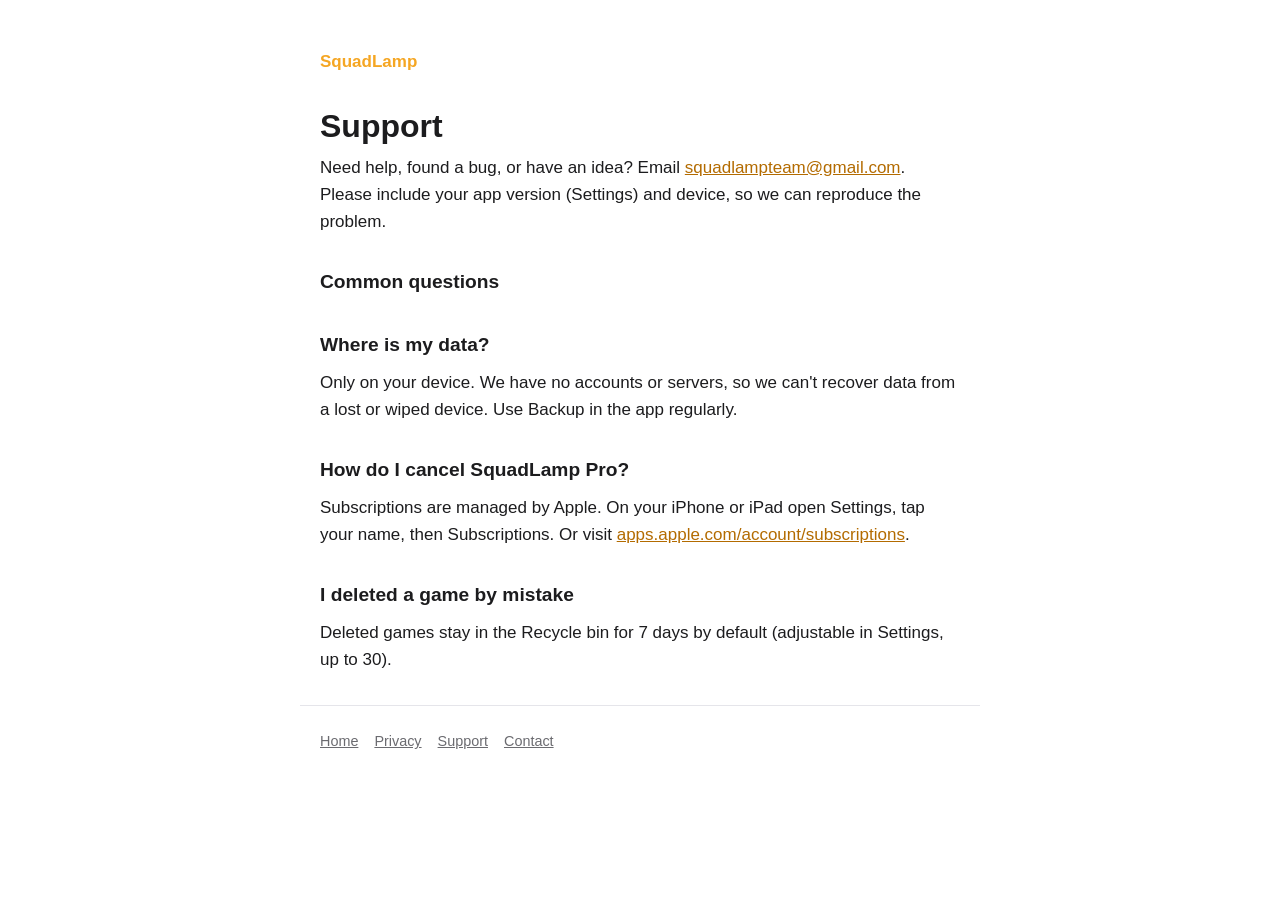
==== public/support/index.html @ 220e256c "Serve the site from public/ as Cloudflare Workers static assets" ====
<!doctype html>
<html lang="en"><head><meta charset="utf-8"><meta name="viewport" content="width=device-width,initial-scale=1">
<title>SquadLamp Support</title>
<link rel="stylesheet" href="/style.css"></head><body><main>
<a class="brand" href="/">SquadLamp</a>
<h1>Support</h1>
<p>Need help, found a bug, or have an idea? Email <a href="mailto:squadlampteam@gmail.com">squadlampteam@gmail.com</a>. Please include your app version (Settings) and device, so we can reproduce the problem.</p>
<h2>Common questions</h2>
<h2>Where is my data?</h2>
<p>Only on your device. We have no accounts or servers, so we can't recover data from a lost or wiped device. Use Backup in the app regularly.</p>
<h2>How do I cancel SquadLamp Pro?</h2>
<p>Subscriptions are managed by Apple. On your iPhone or iPad open Settings, tap your name, then Subscriptions. Or visit <a href="https://apps.apple.com/account/subscriptions">apps.apple.com/account/subscriptions</a>.</p>
<h2>I deleted a game by mistake</h2>
<p>Deleted games stay in the Recycle bin for 7 days by default (adjustable in Settings, up to 30).</p>
</main><footer><a href="/">Home</a><a href="/privacy/">Privacy</a><a href="/support/">Support</a><a href="mailto:squadlampteam@gmail.com">Contact</a></footer></body></html>
---- style.css ----
:root{--bg:#fff;--fg:#1c1c1e;--muted:#6b6b70;--accent:#f5a623;--line:#e5e5ea}
@media (prefers-color-scheme:dark){:root{--bg:#111113;--fg:#f2f2f7;--muted:#9a9aa0;--line:#2c2c2e}}
*{box-sizing:border-box}
body{margin:0;background:var(--bg);color:var(--fg);font:17px/1.6 -apple-system,BlinkMacSystemFont,"Segoe UI",Roboto,sans-serif}
main{max-width:680px;margin:0 auto;padding:48px 20px 24px}
h1{font-size:2rem;line-height:1.2;margin:0 0 .5rem}
h2{font-size:1.2rem;margin:2rem 0 .5rem}
p,li{margin:.5rem 0}
a{color:#b36b00}
@media (prefers-color-scheme:dark){a{color:var(--accent)}}
.tag{color:var(--muted);font-size:1.15rem;margin:0 0 2rem}
.brand{font-weight:700;color:var(--accent);text-decoration:none;display:inline-block;margin-bottom:2rem}
footer{max-width:680px;margin:0 auto;padding:24px 20px 48px;border-top:1px solid var(--line);color:var(--muted);font-size:.9rem}
footer a{color:var(--muted);margin-right:1rem}
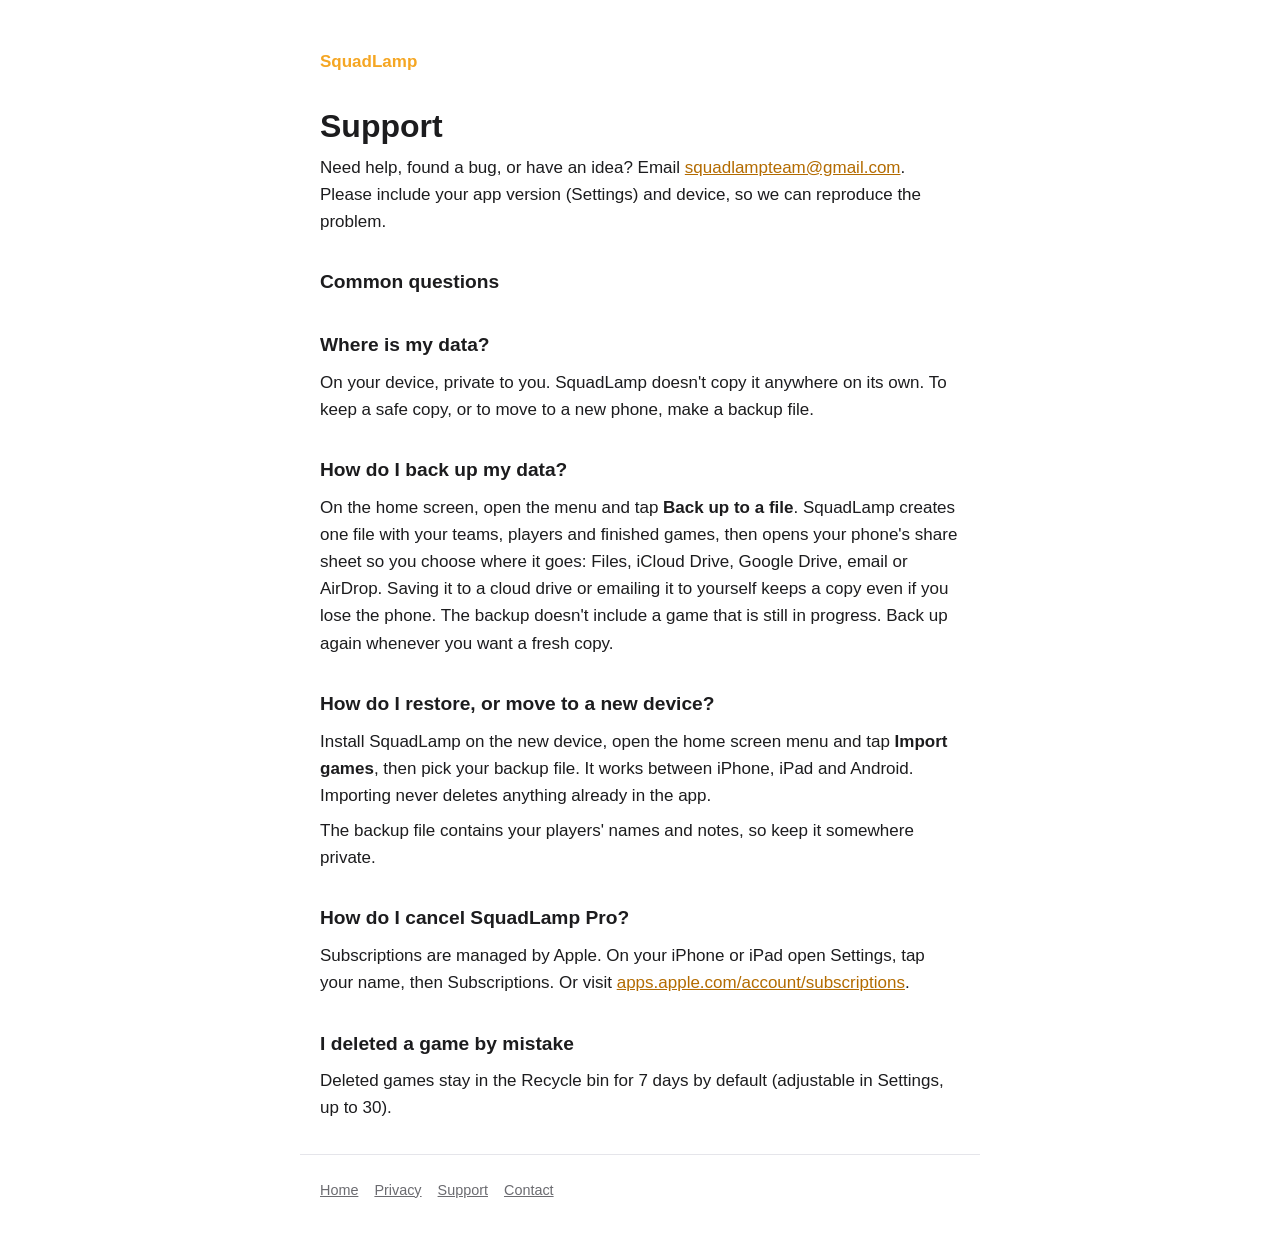
==== commit 3503e134: "Support: explain backup and restore" ====
--- a/public/support/index.html
+++ b/public/support/index.html
@@ -7,7 +7,12 @@
 <p>Need help, found a bug, or have an idea? Email <a href="mailto:squadlampteam@gmail.com">squadlampteam@gmail.com</a>. Please include your app version (Settings) and device, so we can reproduce the problem.</p>
 <h2>Common questions</h2>
 <h2>Where is my data?</h2>
-<p>Only on your device. We have no accounts or servers, so we can't recover data from a lost or wiped device. Use Backup in the app regularly.</p>
+<p>On your device, private to you. SquadLamp doesn't copy it anywhere on its own. To keep a safe copy, or to move to a new phone, make a backup file.</p>
+<h2>How do I back up my data?</h2>
+<p>On the home screen, open the menu and tap <strong>Back up to a file</strong>. SquadLamp creates one file with your teams, players and finished games, then opens your phone's share sheet so you choose where it goes: Files, iCloud Drive, Google Drive, email or AirDrop. Saving it to a cloud drive or emailing it to yourself keeps a copy even if you lose the phone. The backup doesn't include a game that is still in progress. Back up again whenever you want a fresh copy.</p>
+<h2>How do I restore, or move to a new device?</h2>
+<p>Install SquadLamp on the new device, open the home screen menu and tap <strong>Import games</strong>, then pick your backup file. It works between iPhone, iPad and Android. Importing never deletes anything already in the app.</p>
+<p>The backup file contains your players' names and notes, so keep it somewhere private.</p>
 <h2>How do I cancel SquadLamp Pro?</h2>
 <p>Subscriptions are managed by Apple. On your iPhone or iPad open Settings, tap your name, then Subscriptions. Or visit <a href="https://apps.apple.com/account/subscriptions">apps.apple.com/account/subscriptions</a>.</p>
 <h2>I deleted a game by mistake</h2>
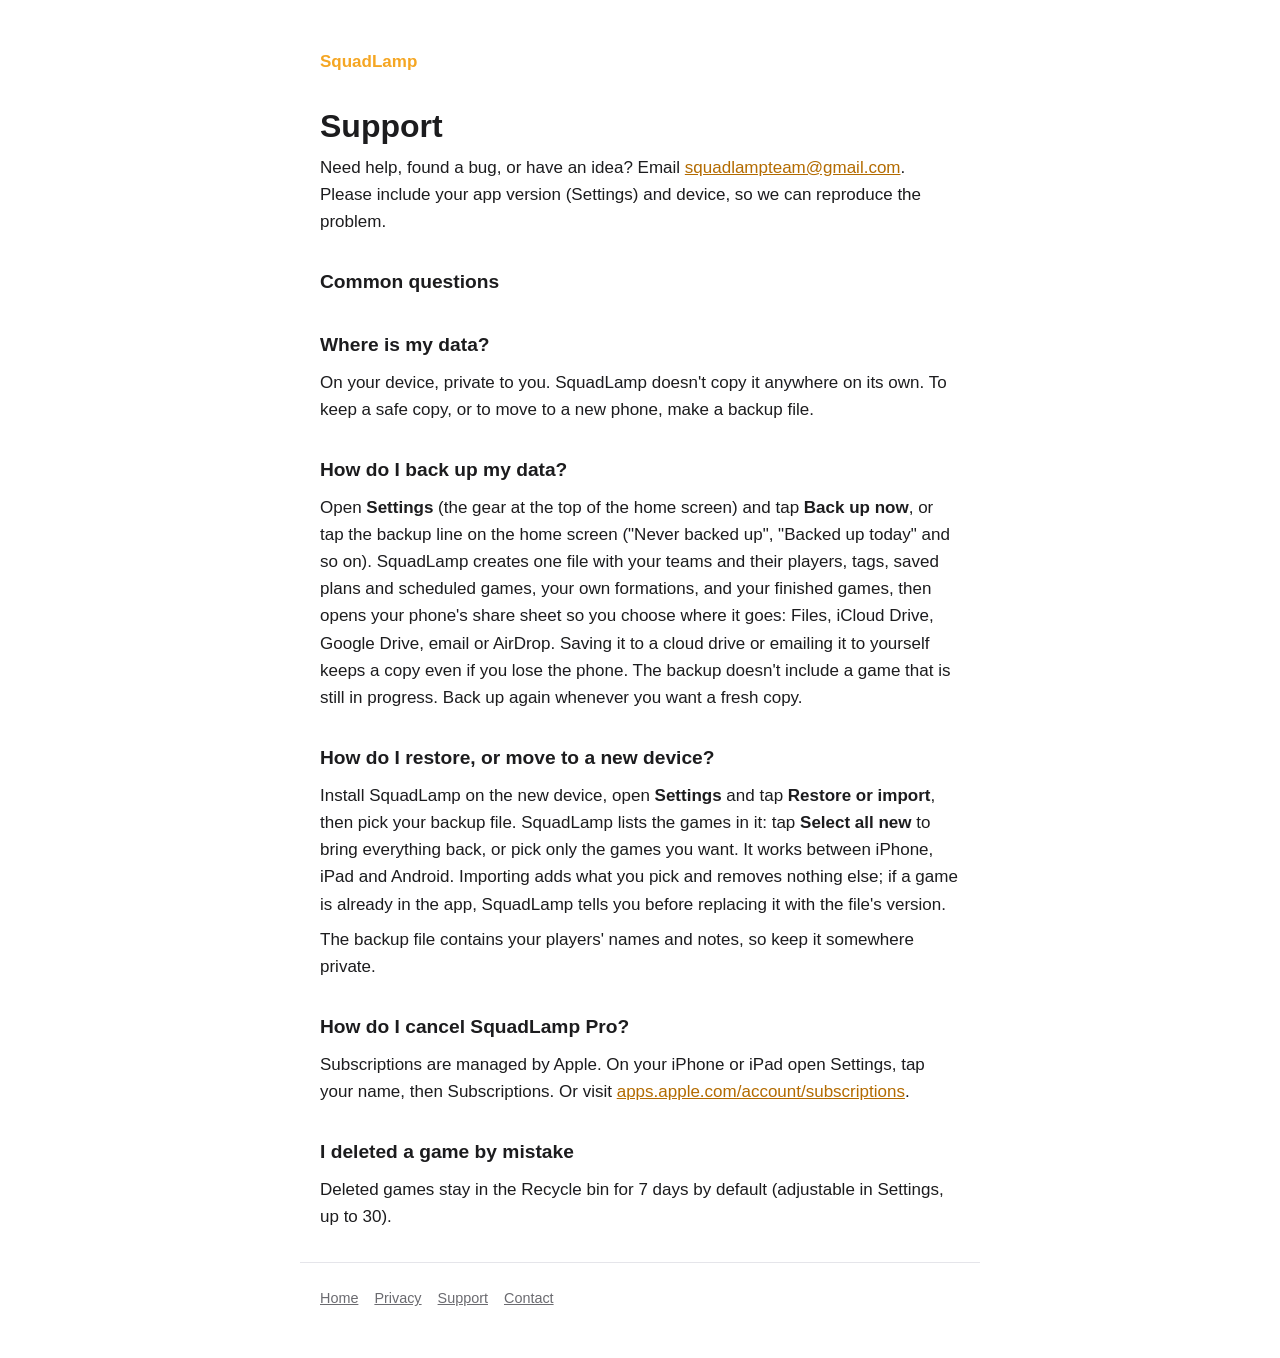
==== commit 9c1ca42f: "Support: backup and restore from Settings" ====
--- a/public/support/index.html
+++ b/public/support/index.html
@@ -9,9 +9,9 @@
 <h2>Where is my data?</h2>
 <p>On your device, private to you. SquadLamp doesn't copy it anywhere on its own. To keep a safe copy, or to move to a new phone, make a backup file.</p>
 <h2>How do I back up my data?</h2>
-<p>On the home screen, open the menu and tap <strong>Back up to a file</strong>. SquadLamp creates one file with your teams, players and finished games, then opens your phone's share sheet so you choose where it goes: Files, iCloud Drive, Google Drive, email or AirDrop. Saving it to a cloud drive or emailing it to yourself keeps a copy even if you lose the phone. The backup doesn't include a game that is still in progress. Back up again whenever you want a fresh copy.</p>
+<p>Open <strong>Settings</strong> (the gear at the top of the home screen) and tap <strong>Back up now</strong>, or tap the backup line on the home screen ("Never backed up", "Backed up today" and so on). SquadLamp creates one file with your teams and their players, tags, saved plans and scheduled games, your own formations, and your finished games, then opens your phone's share sheet so you choose where it goes: Files, iCloud Drive, Google Drive, email or AirDrop. Saving it to a cloud drive or emailing it to yourself keeps a copy even if you lose the phone. The backup doesn't include a game that is still in progress. Back up again whenever you want a fresh copy.</p>
 <h2>How do I restore, or move to a new device?</h2>
-<p>Install SquadLamp on the new device, open the home screen menu and tap <strong>Import games</strong>, then pick your backup file. It works between iPhone, iPad and Android. Importing never deletes anything already in the app.</p>
+<p>Install SquadLamp on the new device, open <strong>Settings</strong> and tap <strong>Restore or import</strong>, then pick your backup file. SquadLamp lists the games in it: tap <strong>Select all new</strong> to bring everything back, or pick only the games you want. It works between iPhone, iPad and Android. Importing adds what you pick and removes nothing else; if a game is already in the app, SquadLamp tells you before replacing it with the file's version.</p>
 <p>The backup file contains your players' names and notes, so keep it somewhere private.</p>
 <h2>How do I cancel SquadLamp Pro?</h2>
 <p>Subscriptions are managed by Apple. On your iPhone or iPad open Settings, tap your name, then Subscriptions. Or visit <a href="https://apps.apple.com/account/subscriptions">apps.apple.com/account/subscriptions</a>.</p>
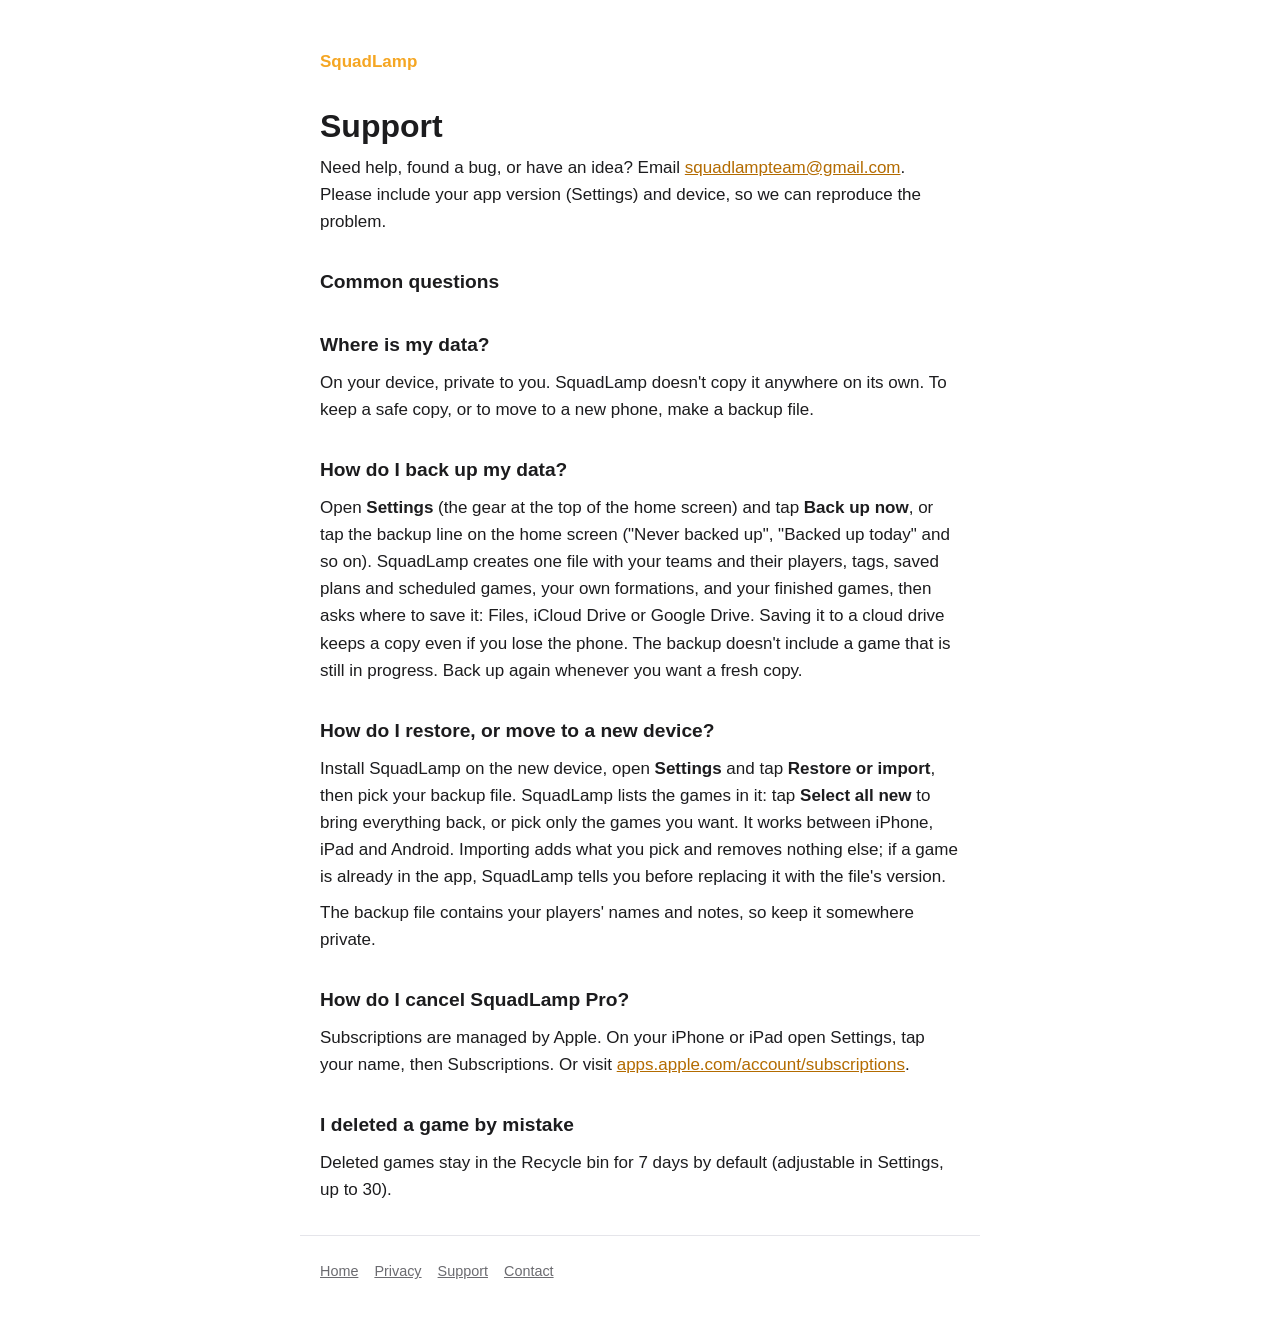
==== commit 21003215: "Support: the backup saves where you choose" ====
--- a/public/support/index.html
+++ b/public/support/index.html
@@ -9,7 +9,7 @@
 <h2>Where is my data?</h2>
 <p>On your device, private to you. SquadLamp doesn't copy it anywhere on its own. To keep a safe copy, or to move to a new phone, make a backup file.</p>
 <h2>How do I back up my data?</h2>
-<p>Open <strong>Settings</strong> (the gear at the top of the home screen) and tap <strong>Back up now</strong>, or tap the backup line on the home screen ("Never backed up", "Backed up today" and so on). SquadLamp creates one file with your teams and their players, tags, saved plans and scheduled games, your own formations, and your finished games, then opens your phone's share sheet so you choose where it goes: Files, iCloud Drive, Google Drive, email or AirDrop. Saving it to a cloud drive or emailing it to yourself keeps a copy even if you lose the phone. The backup doesn't include a game that is still in progress. Back up again whenever you want a fresh copy.</p>
+<p>Open <strong>Settings</strong> (the gear at the top of the home screen) and tap <strong>Back up now</strong>, or tap the backup line on the home screen ("Never backed up", "Backed up today" and so on). SquadLamp creates one file with your teams and their players, tags, saved plans and scheduled games, your own formations, and your finished games, then asks where to save it: Files, iCloud Drive or Google Drive. Saving it to a cloud drive keeps a copy even if you lose the phone. The backup doesn't include a game that is still in progress. Back up again whenever you want a fresh copy.</p>
 <h2>How do I restore, or move to a new device?</h2>
 <p>Install SquadLamp on the new device, open <strong>Settings</strong> and tap <strong>Restore or import</strong>, then pick your backup file. SquadLamp lists the games in it: tap <strong>Select all new</strong> to bring everything back, or pick only the games you want. It works between iPhone, iPad and Android. Importing adds what you pick and removes nothing else; if a game is already in the app, SquadLamp tells you before replacing it with the file's version.</p>
 <p>The backup file contains your players' names and notes, so keep it somewhere private.</p>
